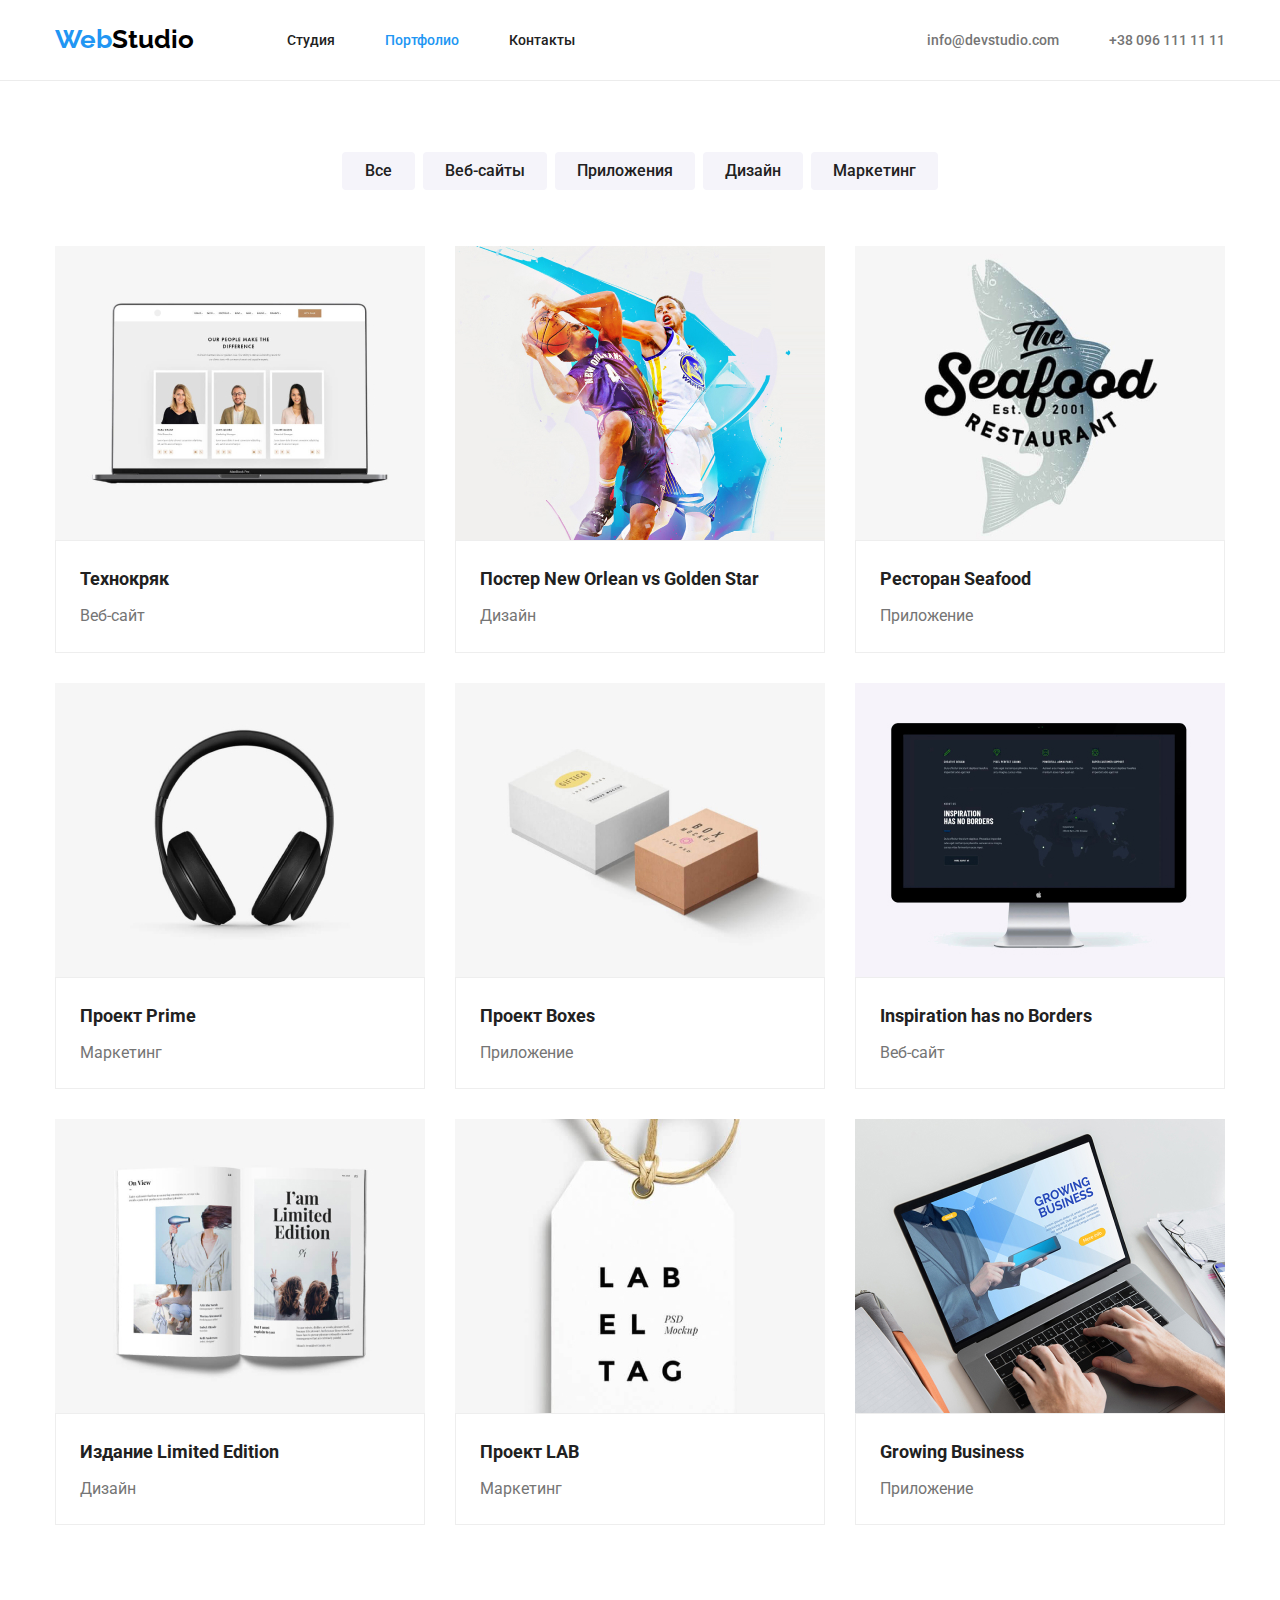
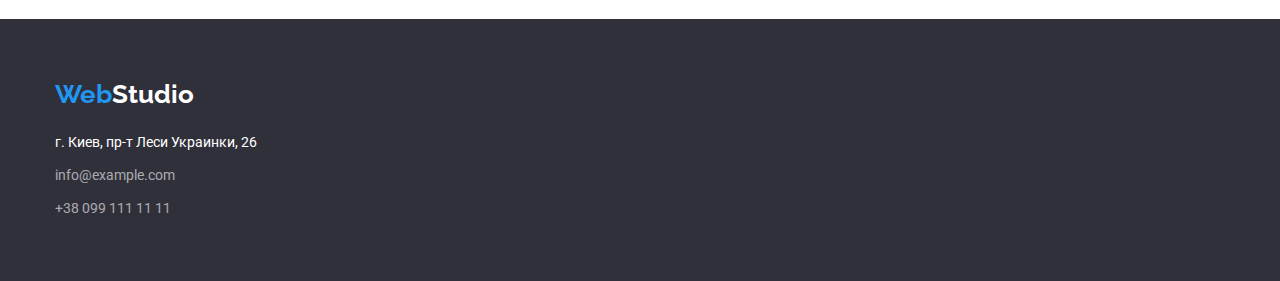
==== portfolio.html @ 5d25dbe7 "Первый коммит после клонирования" ====
<!DOCTYPE html>
<html lang="ru">
<head>
    <meta charset="UTF-8">
    <meta http-equiv="X-UA-Compatible" content="IE=edge">
    <meta name="viewport" content="width=device-width, initial-scale=1.0">
    <title>Портфолио</title>
    <link rel="stylesheet" href="https://cdnjs.cloudflare.com/ajax/libs/modern-normalize/1.0.0/modern-normalize.css
    ">
    <link rel="preconnect" href="https://fonts.gstatic.com">
    <link href="https://fonts.googleapis.com/css2?family=Raleway:wght@700&family=Roboto:wght@400;500;700;900&display=swap" rel="stylesheet">
    <link rel="stylesheet" href="./css/hidden.css">
    <link rel="stylesheet" href="./css/styles.css">
</head>

    <body>
      <!-- Хедер -->
      <header class="page-header">
        <div class="container page-head">
            <nav class="main-nav">
                <a href="./index.html" class="logo header">
                    <span class="logo-web">Web</span><span class="logo-studio-header">Studio</span>
                </a>

                <ul class="site-nav list">
                    <li class="item"><a href="./index.html" class="link">Студия</a></li>
                    <li class="item"><a href="./portfolio.html" class="link current">Портфолио</a></li>
                    <li class="item"><a href="#contacts" class="link">Контакты</a></li>
                </ul>      
            </nav>

            <ul class="contacts list">
                <li class="item"><a class="contact" href="mailto:info@example.com">info@devstudio.com</a></li>
                <li class="item"><a class="contact" href="tel:+380991111111">+38 096 111 11 11</a></li>
            </ul>
                
        </div>
    </header>
        
        <main>
            <!--Фильтр наших работ - кнопки-->
            <section class="filter-our-works">
                <div class="container filter-btn">
                    <h1 class="visually-hidden main-title">Фильтр наших работ</h1>
                    
                        <ul class="filter-buttons list">
                            <li class="btn-item"><button class="btn" type="button">Все</button> </li>
                            <li class="btn-item"><button class="btn" type="button">Веб-сайты</button></li>
                            <li class="btn-item"><button class="btn" type="button">Приложения</button></li>
                            <li class="btn-item"><button class="btn" type="button">Дизайн</button></li>
                            <li class="btn-item"><button class="btn" type="button">Маркетинг</button></li>
                        </ul>
                </div>

                    <!-- Наши работы-->
                
                <div class="container our-projects">
                    <h2 class="visually-hidden">Наши работы</h2>
                        <ul class="projects list">
                            <li class="project-card"><img src="./images/our-works-1.jpg" width="370" alt="Наши веб-сайты">
                                <div class="project-item">
                                    <h3 class="project">Технокряк</h3>
                                    <p class="project-info">Веб-сайт</p>
                                </div>
                            </li>

                            <li class="project-card"><img src="./images/our-works-2.jpg" width="370" alt="Наши дизайнерские решения"> 
                                <div class="project-item">
                                    <h3 class="project">Постер New Orlean vs Golden Star</h3>
                                     <p class="project-info">Дизайн</p>
                                </div>
                            </li>

                            <li class="project-card"><img src="./images/our-works-3.jpg" width="370" alt="Наши приложения"> 
                                <div class="project-item">                                
                                    <h3 class="project">Ресторан Seafood</h3>
                                    <p class="project-info">Приложение</p>
                                </div>
                            </li>

                            <li class="project-card"><img src="./images/our-works-4.jpg" width="370" alt="Маркетинг">
                                <div class="project-item">
                                    <h3 class="project">Проект Prime</h3>
                                    <p class="project-info">Маркетинг</p>
                                </div>
                            </li>

                            <li class="project-card"><img src="./images/our-works-5.jpg" width="370" alt="Наши приложения">
                                <div class="project-item">
                                    <h3 class="project">Проект Boxes</h3>
                                    <p class="project-info">Приложение</p>
                                </div>
                            </li>
                
                            <li class="project-card"><img src="./images/our-works-6.jpg" width="370" alt="Наши веб-сайты">
                                <div class="project-item">
                                    <h3 class="project">Inspiration has no Borders</h3>
                                    <p class="project-info">Веб-сайт</p>
                                </div>
                            </li>
                    
                            <li class="project-card"><img src="./images/our-works-7.jpg" width="370" alt="Наши дизайнерские решения">
                                <div class="project-item">
                                    <h3 class="project">Издание Limited Edition</h3>
                                    <p class="project-info">Дизайн</p>
                                </div> 
                            </li>
                
                            <li class="project-card"><img src="./images/our-works-8.jpg" width="370" alt="Маркетинг">
                                <div class="project-item">
                                    <h3 class="project">Проект LAB</h3>
                                    <p class="project-info">Маркетинг</p>
                                </div>
                            </li>
                
                            <li class="project-card"><img src="./images/our-works-9.jpg" alt="Наши приложения">
                                <div class="project-item">
                                <h3 class="project">Growing Business</h3>
                                <p class="project-info">Приложение</p>
                            </div>
                            </li>
                        </ul>
                </div>
                
            </section>
        </main>

      <!-- Подвал -->
      <footer class="footer">
        <div class="container">
            <div class="full-footer">
                <a href="./index.html" class="logo">
                    <span class="logo-web">Web</span><span class="logo-studio-footer">Studio</span>
                </a>
            </div>
            
            <address class="address" id="contacts">
                <ul class="footer-items">
                    <li class="footer-item"> г. Киев, пр-т Леси Украинки, 26</li>
                    <li class="footer-item"><a class="mail" href="mailto:info@example.com">info@example.com</a></li>
                    <li class="footer-item"><a class="tel" href="tel:+380991111111">+38 099 111 11 11</a></li>
                </ul>
            </address>
        </div>
    </footer>
    </body>
</html>
---- css/hidden.css ----
/* Скрытие заголовка только от глаз */
  .visually-hidden {
    position: absolute;
    width: 1px;
    height: 1px;
    margin: -1px;
    border: 0;
    padding: 0;
    
    white-space: nowrap;
    clip-path: inset(100%);
    clip: rect(0 0 0 0);
    overflow: hidden;
  }
---- css/styles.css ----
/* Переменные */
:root {
  --title-text: #212121;
  --main-text: #757575;
  --nav-text: #212121;
  --contacts-text: #757575;
  --firm-color: #2196F3;
  --buttons-background: #F5F4FA;

}

html {
  box-sizing: border-box;
}

*,
*::before,
*::after {
  box-sizing: inherit;
}

body {
  font-family: 'Roboto', sans-serif;
  background-color: #ffffff;
}

img {
  display: block;
}

.address {
  font-style: normal; 
}

.list {
  margin: 0;
  padding: 0;

  list-style: none;
}

.main-title {
  margin-top: 0;

  color: var(--title-text, black);
  text-align: center;
  font-size: 36px;
  font-weight: 700;
  line-height: 1.2;
}

/* Главная страница */

/* Хедер */
.container {
  width: 1200px;
  padding-left: 15px;
  padding-right: 15px;
  margin-left: auto;
  margin-right: auto;
}


/* Лого */
.logo {

  display: block;
  font-family: 'Raleway', sans-serif;
  font-size: 26px;
  font-weight: 700;
  line-height: 1.2;
  text-decoration: none;
}

.logo.header {
  padding: 24px 0 25px 0;
}

.logo-web {
  color: var(--firm-color, blue);
}

.logo-studio-header {
  color: #000000;
}

.logo-studio-footer {
  color: #ffffff;
}

/* Навигация */
.container.page-head {
  display: flex;
  align-items: center;
}

.main-nav {
  display: flex;
  align-items: center;
}

.site-nav {
  display: flex;
  margin-left: 93px;
}

/* Селектор соседа - старая версия */
.site-nav .item + .item {
  margin-left: 50px;
}


.site-nav .link {
  display: block;
  padding-top: 15px;
  padding-bottom: 15px;
  
  color: var(--nav-text, black);
  font-size: 14px;
  font-weight: 500;
  line-height: 1.2;
  text-decoration: none;
}

.site-nav .link:hover,
.site-nav .link:focus {
  color: var(--firm-color, blue);
}

.site-nav .link.current {
  color: var(--firm-color, blue);
}

/* Контакты в шапке */
.contacts {
  display: flex;
  margin-left: auto;
}

.contacts .item + .item {
  margin-left: 50px;
}

.contacts .contact {
  display: block;


  color: var(--contacts-text, grey);
  font-size: 14px;
  font-weight: 500;
  line-height: 1.2;
  text-decoration: none;
}

.contacts .contact:hover,
.contacts .contact:focus {
  color: var(--firm-color, blue);
}

/* Герой */
.hero {
  background-color: #2F303A;
  padding-top: 200px;
  padding-bottom: 200px;


}

.container-hero {
  width: 1200px;
  padding-left: 15px;
  padding-right: 15px;
  margin-left: auto;
  margin-right: auto;

  text-align: center;
}

.hero-title {
  padding-bottom: 30px;
  margin-top: 0;
  margin-bottom: 0;
  
  color: #ffffff;
  text-transform: uppercase;
  font-size: 44px;
  font-weight: 900;
  line-height: 1.4;
}

.hero-btn {
  min-width: 200px;
  border-radius: 4px;
  padding: 10px 32px;

  font-family: inherit;
  color: #ffffff;
  background-color: var(--firm-color, blue);
  font-size: 16px;
  font-weight: 700;
  line-height: 1.9;
}

.hero .btn:hover,
.hero .btn:focus {
  background-color: #ffffff;
  color: var(--firm-color, blue);
}

/* Наши преимущества */

.our-advantages {
  padding-top: 94px;
  padding-bottom: 94px;
}

.advantages.list {
  display: flex;
  flex-wrap: wrap;

  margin-left: -30px;
}

.power .advantage {
  margin-top: 0;
  margin-bottom: 0;
}

.advantages.list .power {
  flex-basis: calc(100%/4 - 30px);
  margin-left: 30px;
}

.power .title {
  margin-top: 0;
  margin-bottom: 9.01px;
}

.advantage {
  margin-top: 0;
  margin-bottom: 0;
}

.advantages .title {
  color: var(--title-text, black);
  text-transform: uppercase;
  font-size: 14px;
  font-weight: 700;
  line-height: 1.2;
}

.advantages .advantage {
  color: var(--main-text, grey);
  font-size: 14px;
  font-weight: 400;
  line-height: 1.7;
}

/* Наши услуги */

.service.list {
  display: flex;
  flex-basis: calc(100%/3 - 30px);
  margin-left: -30px;
  margin-bottom: 0;
}

.service-item {
  margin-left: 30px;
}

.main-title.services {
  margin-bottom: 0;
  padding-bottom: 50px;
}

.our-services {
  padding-bottom: 94px;
}

/* Наша команда */
.our-team {
  padding-bottom: 94px;
  
  background-color: var(--buttons-background);
}

.container.team {
  margin-bottom: 0;
  margin-top: 0;

  text-align: center;
}

.team.list {
  display: flex;
  flex-basis: calc(100% / 4 - 30px);
  margin-left: -30px;

}

.team-card {
  margin-left: 30px;
  
  border-color: ;
  background-color: white;
}

.main-title.team {
  padding-top: 94px;
  padding-bottom: 50px;
  margin-bottom: 0;
}


.team .member {
  margin-top: 0;
  margin-bottom: 10px;

  color: var(--title-text, black);
  font-size: 16px;
  font-weight: 500;
  line-height: 1.2;
}

.team .image {
  margin-bottom: 30px;
}

.team .skill {
  margin-top: 0;
  margin-bottom: 30px;

  color: var(--main-text, grey);
  font-size: 16px;
  font-weight: 400;
  line-height: 1.2;
}

/* Подвал */

.footer {
  background-color: #2F303A ;
  padding-top: 60px;
  padding-bottom: 60px;

}

.footer-items {
  list-style: none;
  margin: 0;
  padding-left: 0;
}

.address {
  color: #ffffff;
  font-size: 14px;
  font-weight: 400;
  line-height: 1.714;
}

.full-footer {
  padding-bottom: 20px;
}

.footer-item + .footer-item{
  padding-top: 9px;
}

.address .mail,
.address .tel {
  color: rgba(255, 255, 255, 0.6);
  text-decoration: none;
}

.address .mail:hover,
.address .mail:focus,
.address .tel:hover,
.address .tel:focus{
  color: var(--firm-color, blue);
}

/* Старница портфолио */

/* Хедер */

.page-header {
  border-bottom: 1px solid #ECECEC;
}

/* Фильтры наших работ - кнопки */

.filter-our-works {
  padding-top: 71px;
  padding-bottom: 94px;
}

.container .filter-btn {
  padding-left: 0;
  padding-right: 0;

}

.filter-buttons.list {
  display: flex;
  margin-top: 0;
  margin-bottom: 0;
  padding-bottom: 56px;
  justify-content: center;

}

.btn-item + .btn-item {
  margin-left: 8px;
}


.filter-buttons .btn {
  min-width: 73px;
  height: 38px;
  padding: 6px 22px;
  border-radius: 4px;

  background-color: var(--buttons-background, #ffffff);
  font-family: inherit;
  border: none;
  color: var(--nav-text, #000000);
  font-size: 16px;
  font-weight: 500;
  line-height: 1.6;
}  

.filter-buttons .btn:hover,
.filter-buttons .btn:focus {
  background-color: var(--firm-color, blue);
  color: #ffffff;
}
 
/* Наши работы */

.projects.list {
  display: flex;
  flex-wrap: wrap;
  margin-left: -30px;
  margin-top: -30px;
  
  text-align: left;
}

.project-card {
  flex-basis: calc(100% / 3 - 30px);
  margin-left: 30px;
  margin-top: 30px;
}

.projects.list .project {
  margin-top: 0;
  margin-bottom: 0;
  padding-bottom: 4px;
}

.project-info {
  margin-top: 0px;
  margin-bottom: 0;
}

.project-item {
  padding: 20px 24px;

  border: 1px solid #EEEEEE;

}

.projects .project {
  color: var(--title-text);
  font-size: 18px;
  font-weight: 700;
  line-height: 2.0;
}

.projects .project-info {
  color: var(--main-text);
  font-size: 16px;
  font-weight: 400;
  line-height: 1.9;
}
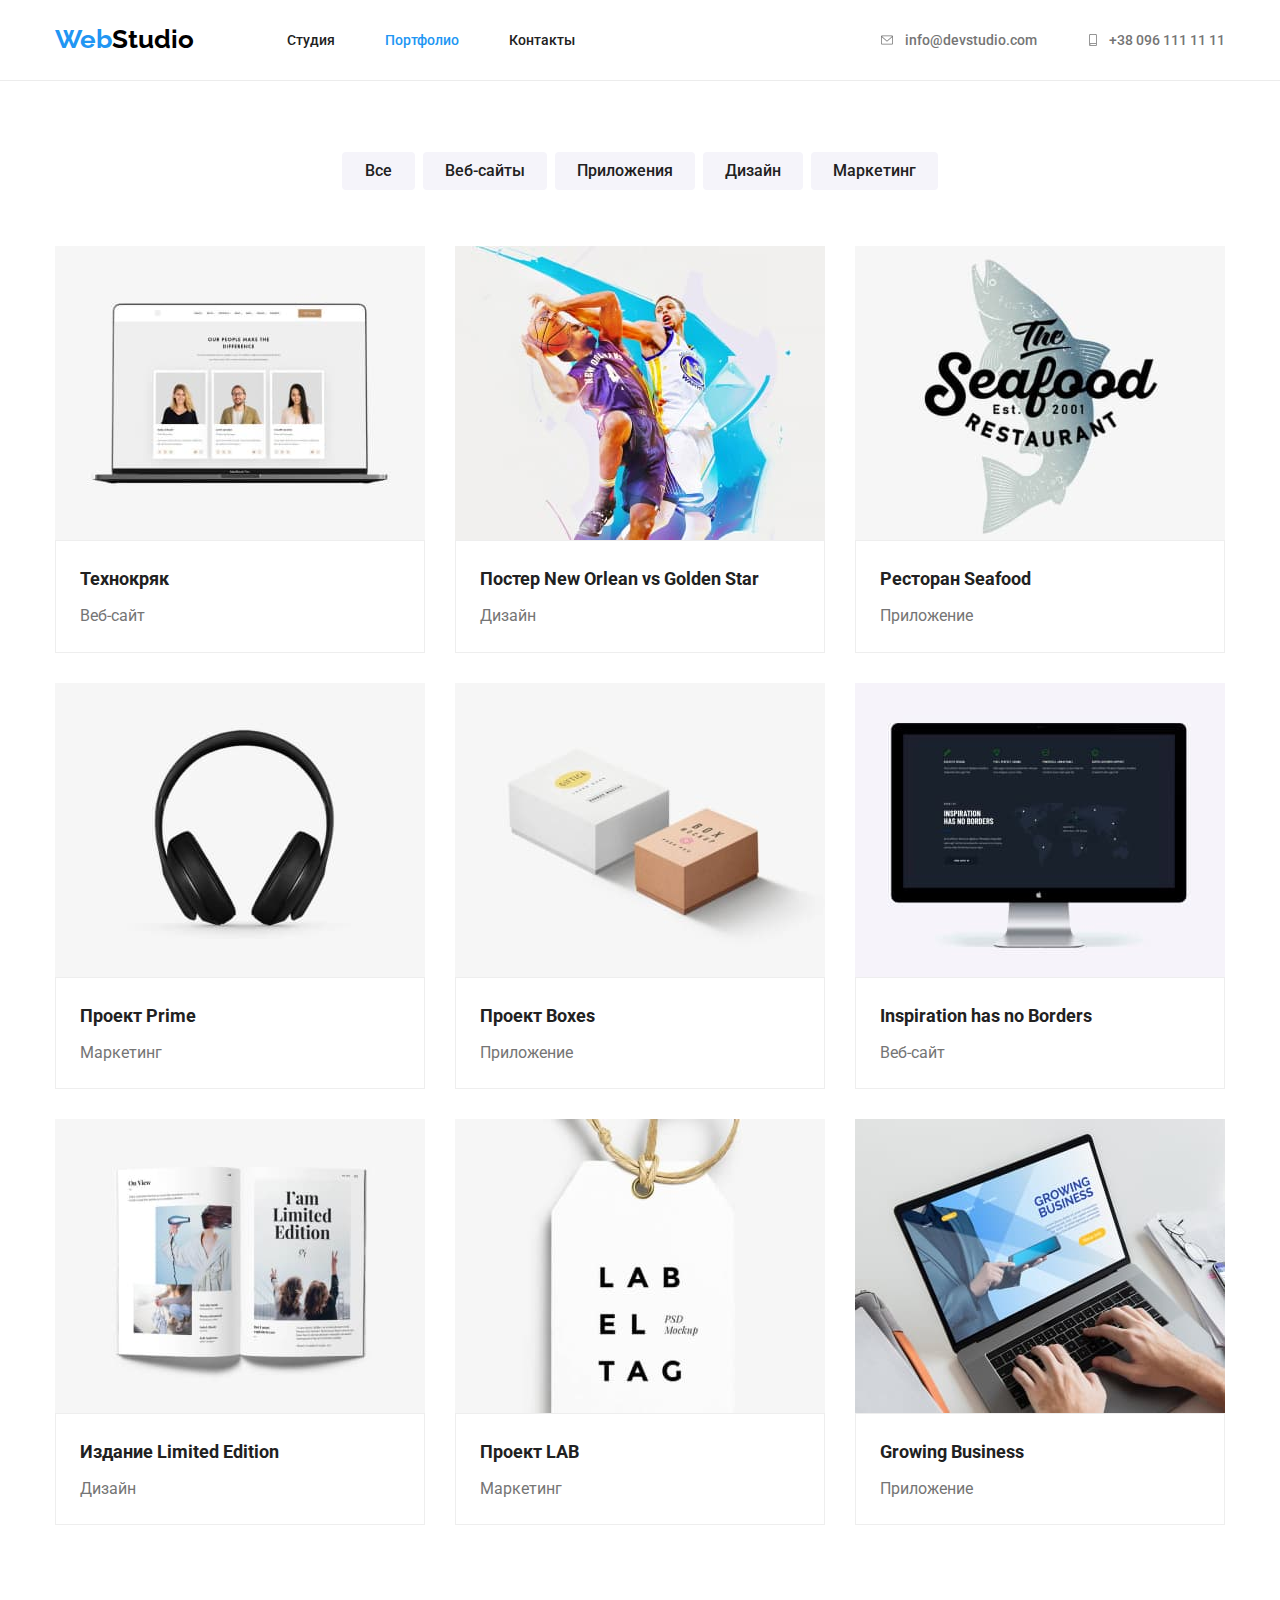
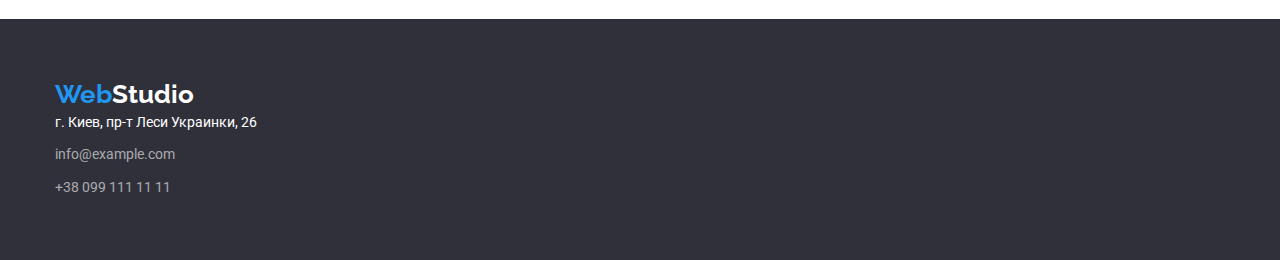
==== commit e7c251c5: "Без подвала" ====
--- a/portfolio.html
+++ b/portfolio.html
@@ -11,6 +11,7 @@
     <link href="https://fonts.googleapis.com/css2?family=Raleway:wght@700&family=Roboto:wght@400;500;700;900&display=swap" rel="stylesheet">
     <link rel="stylesheet" href="./css/hidden.css">
     <link rel="stylesheet" href="./css/styles.css">
+    <link rel="stylesheet" href="./css/portfolio.css">
 </head>
 
     <body>
@@ -30,8 +31,22 @@
             </nav>
 
             <ul class="contacts list">
-                <li class="item"><a class="contact" href="mailto:info@example.com">info@devstudio.com</a></li>
-                <li class="item"><a class="contact" href="tel:+380991111111">+38 096 111 11 11</a></li>
+                <li class="item">
+                    <a class="contact-link" href="mailto:info@devstudio.com">
+                        <svg class="item" width="16" height="12">
+                            <use href="./images/sprite.svg#icon-envelope"></use>
+                        </svg>
+                        info@devstudio.com
+                    </a>
+                </li>
+                <li class="item">
+                    <a class="contact-link" href="tel:+380991111111">
+                        <svg class="item" width="12" height="16">
+                            <use href="./images/sprite.svg#icon-smartphone"></use>
+                        </svg>
+                        +38 096 111 11 11
+                    </a>
+                </li>
             </ul>
                 
         </div>
@@ -58,63 +73,63 @@
                     <h2 class="visually-hidden">Наши работы</h2>
                         <ul class="projects list">
                             <li class="project-card"><img src="./images/our-works-1.jpg" width="370" alt="Наши веб-сайты">
-                                <div class="project-item">
+                                <div class="thumb">
                                     <h3 class="project">Технокряк</h3>
                                     <p class="project-info">Веб-сайт</p>
                                 </div>
                             </li>
 
                             <li class="project-card"><img src="./images/our-works-2.jpg" width="370" alt="Наши дизайнерские решения"> 
-                                <div class="project-item">
+                                <div class="thumb">
                                     <h3 class="project">Постер New Orlean vs Golden Star</h3>
                                      <p class="project-info">Дизайн</p>
                                 </div>
                             </li>
 
                             <li class="project-card"><img src="./images/our-works-3.jpg" width="370" alt="Наши приложения"> 
-                                <div class="project-item">                                
+                                <div class="thumb">                                
                                     <h3 class="project">Ресторан Seafood</h3>
                                     <p class="project-info">Приложение</p>
                                 </div>
                             </li>
 
                             <li class="project-card"><img src="./images/our-works-4.jpg" width="370" alt="Маркетинг">
-                                <div class="project-item">
+                                <div class="thumb">
                                     <h3 class="project">Проект Prime</h3>
                                     <p class="project-info">Маркетинг</p>
                                 </div>
                             </li>
 
                             <li class="project-card"><img src="./images/our-works-5.jpg" width="370" alt="Наши приложения">
-                                <div class="project-item">
+                                <div class="thumb">
                                     <h3 class="project">Проект Boxes</h3>
                                     <p class="project-info">Приложение</p>
                                 </div>
                             </li>
                 
                             <li class="project-card"><img src="./images/our-works-6.jpg" width="370" alt="Наши веб-сайты">
-                                <div class="project-item">
+                                <div class="thumb">
                                     <h3 class="project">Inspiration has no Borders</h3>
                                     <p class="project-info">Веб-сайт</p>
                                 </div>
                             </li>
                     
                             <li class="project-card"><img src="./images/our-works-7.jpg" width="370" alt="Наши дизайнерские решения">
-                                <div class="project-item">
+                                <div class="thumb">
                                     <h3 class="project">Издание Limited Edition</h3>
                                     <p class="project-info">Дизайн</p>
                                 </div> 
                             </li>
                 
                             <li class="project-card"><img src="./images/our-works-8.jpg" width="370" alt="Маркетинг">
-                                <div class="project-item">
+                                <div class="thumb">
                                     <h3 class="project">Проект LAB</h3>
                                     <p class="project-info">Маркетинг</p>
                                 </div>
                             </li>
                 
                             <li class="project-card"><img src="./images/our-works-9.jpg" alt="Наши приложения">
-                                <div class="project-item">
+                                <div class="thumb">
                                 <h3 class="project">Growing Business</h3>
                                 <p class="project-info">Приложение</p>
                             </div>
--- a/css/styles.css
+++ b/css/styles.css
@@ -26,6 +26,8 @@
 
 img {
   display: block;
+  max-width: 100%;
+  height: auto;
 }
 
 .address {
@@ -63,7 +65,6 @@
 
 /* Лого */
 .logo {
-
   display: block;
   font-family: 'Raleway', sans-serif;
   font-size: 26px;
@@ -132,7 +133,7 @@
 }
 
 /* Контакты в шапке */
-.contacts {
+.contacts.list {
   display: flex;
   margin-left: auto;
 }
@@ -141,9 +142,11 @@
   margin-left: 50px;
 }
 
-.contacts .contact {
-  display: block;
-
+.contact-link {
+  display: flex;
+  height: 16px;
+  justify-content: center;
+  align-items: center;
 
   color: var(--contacts-text, grey);
   font-size: 14px;
@@ -152,18 +155,60 @@
   text-decoration: none;
 }
 
-.contacts .contact:hover,
-.contacts .contact:focus {
+.contact-link:hover, .contact-link:focus {
   color: var(--firm-color, blue);
-}
+  fill: var(--firm-color);
+}
+
+.contact-link > .item {
+  margin-right: 10px;
+  fill: var(--main-text);
+}
+
+.contact-link:hover .item, 
+.contact-link:focus .item {
+  fill: var(--firm-color);
+}
+
+
+/* Практика использования псевдо элементов
+.contact-link.mail::before {
+  display: inline-block;
+  content: "";
+  width: 16px;
+  height: 12px;
+  background-image: url(../images/envelope.svg);
+  background-repeat: no-repeat;
+  margin-right: 10px;
+  background-position: center;
+}
+
+.contact-link.tel::before {
+  display: inline-block;
+  content: "";
+  width: 10px;
+  height: 16px;
+  background-image: url(../images/smartphone.svg);
+  background-repeat: no-repeat;
+  margin-right: 10px;
+  background-size: contain;
+  background-position: center; */
+/* } */
 
 /* Герой */
+
 .hero {
   background-color: #2F303A;
   padding-top: 200px;
   padding-bottom: 200px;
 
-
+  max-width: 1600px;
+  height: 600px;
+  background-image: linear-gradient(to right, rgba(47, 48, 58, 0.4), rgba(47, 48, 58, 0.4)),
+  url(../images/hero.jpg);
+  background-repeat: no-repeat;
+  background-size: auto;
+  background-position: center;
 }
 
 .container-hero {
@@ -216,7 +261,7 @@
 
 .advantages.list {
   display: flex;
-  flex-wrap: wrap;
+  /* flex-wrap: wrap; */
 
   margin-left: -30px;
 }
@@ -227,7 +272,7 @@
 }
 
 .advantages.list .power {
-  flex-basis: calc(100%/4 - 30px);
+  flex-basis: calc( 100% / 4 - 30px);
   margin-left: 30px;
 }
 
@@ -256,11 +301,22 @@
   line-height: 1.7;
 }
 
+.advantage-item {
+  display: flex;
+  justify-content: center;
+  align-items: center;
+  margin-bottom: 30px;
+
+  width: 270px;
+  height: 120px;
+  background-color: var(--buttons-background);
+}
+
 /* Наши услуги */
 
 .service.list {
   display: flex;
-  flex-basis: calc(100%/3 - 30px);
+  flex-basis: calc(100% / 3 - 30px);
   margin-left: -30px;
   margin-bottom: 0;
 }
@@ -296,14 +352,16 @@
   display: flex;
   flex-basis: calc(100% / 4 - 30px);
   margin-left: -30px;
-
-}
-
-.team-card {
+}
+
+.team.list > .team-card {
   margin-left: 30px;
   
-  border-color: ;
   background-color: white;
+
+  box-shadow: 0px 1px 3px rgba(0, 0, 0, 0.12), 0px 1px 1px rgba(0, 0, 0, 0.14), 0px 2px 1px rgba(0, 0, 0, 0.2);
+  border-radius: 0px 0px 4px 4px;
+
 }
 
 .main-title.team {
@@ -336,6 +394,114 @@
   font-weight: 400;
   line-height: 1.2;
 }
+
+/* Линки у команды */
+.social.list {
+  display: flex;
+  flex-basis: calc(100% / 4 - 10px);
+  margin-left: -10px;
+
+  justify-content: center;
+
+  padding-bottom: 30px;
+
+}
+
+.social-link {
+  display: flex;
+  width: 44px;
+  height: 44px;
+  justify-content: center;
+  align-items: center;
+
+  border: 0;
+  border-radius: 50%;
+
+  padding: 0;
+  margin-left: 10px;
+  
+  
+  /* background-repeat: no-repeat;
+  background-position: center; */
+} 
+
+.social-link:hover, .social-link:focus {
+  /* fill: #ffffff; */
+  background-color: var(--firm-color);
+}
+
+.social-icon {
+  fill: var(--main-text);
+}
+
+.social-link:hover .social-icon, .social-link:focus .social-icon {
+  fill: #ffffff;
+} 
+
+
+
+
+/* .social-link.instagramm {
+  background-image: url(../images/instagram.svg);
+}
+
+.social-link.twitter {
+  background-image: url(../images/twitter.svg);
+}
+
+.social-link.facebook {
+  background-image: url(../images/facebook.svg);
+}
+
+.social-link.linkedin {
+  background-image: url(../images/linkedin.svg);
+}
+
+.social-link:hover,
+.social-link:focus {
+  color: tomato;
+} */
+
+
+/* Постоянные клиенты */
+
+.clients.list {
+  display: flex;
+  flex-basis: calc(100% / 6 - 30px);
+  margin-left: -30px;
+
+  padding-bottom: 126px;
+}
+
+.main-title.clients {
+  margin-bottom: 0;
+  padding-top: 94px;
+  padding-bottom: 50px;
+
+  justify-content: center;
+
+}
+
+.main-client {
+  display: flex;
+  justify-content: center;
+  align-items: center;
+
+  width: 170px;
+  height: 90px; 
+  margin-left: 30px;
+
+  border: 1px solid #AFB1B8;
+  border-radius: 4px;
+
+  fill: var(--main-text);
+}
+
+.main-client:hover .client-svg, .main-client:focus .client-svg {
+  fill: var(--firm-color, blue);
+}
+
+
 
 /* Подвал */
 
@@ -350,6 +516,7 @@
   list-style: none;
   margin: 0;
   padding-left: 0;
+
 }
 
 .address {
@@ -359,7 +526,8 @@
   line-height: 1.714;
 }
 
-.full-footer {
+.full-logo {
+  display: block;
   padding-bottom: 20px;
 }
 
@@ -380,107 +548,60 @@
   color: var(--firm-color, blue);
 }
 
-/* Старница портфолио */
-
-/* Хедер */
-
-.page-header {
-  border-bottom: 1px solid #ECECEC;
-}
-
-/* Фильтры наших работ - кнопки */
-
-.filter-our-works {
-  padding-top: 71px;
-  padding-bottom: 94px;
-}
-
-.container .filter-btn {
-  padding-left: 0;
-  padding-right: 0;
-
-}
-
-.filter-buttons.list {
-  display: flex;
-  margin-top: 0;
-  margin-bottom: 0;
-  padding-bottom: 56px;
+.container.ftr {
+  display: flex;
+}
+
+.container.footer-links {
+  /* display: flex; */
+
+  /* width: 44px;
+  height: 44px;
+  border: 1px solid tomato; */
+
+}
+.footer-join {
+  margin: 0;
+  padding-bottom: 20px;
+
+  color: #FFFFFF;
+  text-transform: uppercase;
+  font-size: 14px;
+  line-height: 1.2;
+  font-weight: 700;
+}
+
+.footer.list {
+  display: flex;
+  flex-basis: calc( 100% / 4 - 10px);
+  margin-left: -10px;
+  margin-top: 0;
+  margin-bottom: 0;
+  padding: 0;
+}
+
+.footer-itm {
+  margin-left: 10px;
+  width: 44px;
+  height: 44px;
+
+  border-radius: 50%;
+
+  background-color: rgba(255, 255, 255, 0.1);
+}
+
+.footer-link {
+  display: flex;
   justify-content: center;
-
-}
-
-.btn-item + .btn-item {
-  margin-left: 8px;
-}
-
-
-.filter-buttons .btn {
-  min-width: 73px;
-  height: 38px;
-  padding: 6px 22px;
-  border-radius: 4px;
-
-  background-color: var(--buttons-background, #ffffff);
-  font-family: inherit;
-  border: none;
-  color: var(--nav-text, #000000);
-  font-size: 16px;
-  font-weight: 500;
-  line-height: 1.6;
-}  
-
-.filter-buttons .btn:hover,
-.filter-buttons .btn:focus {
-  background-color: var(--firm-color, blue);
-  color: #ffffff;
-}
- 
-/* Наши работы */
-
-.projects.list {
-  display: flex;
-  flex-wrap: wrap;
-  margin-left: -30px;
-  margin-top: -30px;
-  
-  text-align: left;
-}
-
-.project-card {
-  flex-basis: calc(100% / 3 - 30px);
-  margin-left: 30px;
-  margin-top: 30px;
-}
-
-.projects.list .project {
-  margin-top: 0;
-  margin-bottom: 0;
-  padding-bottom: 4px;
-}
-
-.project-info {
-  margin-top: 0px;
-  margin-bottom: 0;
-}
-
-.project-item {
-  padding: 20px 24px;
-
-  border: 1px solid #EEEEEE;
-
-}
-
-.projects .project {
-  color: var(--title-text);
-  font-size: 18px;
-  font-weight: 700;
-  line-height: 2.0;
-}
-
-.projects .project-info {
-  color: var(--main-text);
-  font-size: 16px;
-  font-weight: 400;
-  line-height: 1.9;
-}+  align-items: center;
+
+  width: 44px;
+  height: 44px;
+
+  fill: #FFFFFF;
+}
+
+.footer-itm:hover{
+  background-color: var(--firm-color);
+}
+
--- a/css/portfolio.css
+++ b/css/portfolio.css
@@ -0,0 +1,106 @@
+/* Хедер */
+
+.page-header {
+  border-bottom: 1px solid #ECECEC;
+}
+  
+/* Фильтры наших работ - кнопки */
+  
+.filter-our-works {
+  padding-top: 71px;
+  padding-bottom: 94px;
+}
+  
+.container .filter-btn {
+    padding-left: 0;
+    padding-right: 0;
+  
+}
+  
+.filter-buttons.list {
+  display: flex;
+  margin-top: 0;
+  margin-bottom: 0;
+  padding-bottom: 56px;
+  justify-content: center;
+  
+}
+  
+.btn-item + .btn-item {
+  margin-left: 8px;
+}
+  
+  
+.filter-buttons .btn {
+  min-width: 73px;
+  height: 38px;
+  padding: 6px 22px;
+  border-radius: 4px;
+  
+  background-color: var(--buttons-background, #ffffff);
+  font-family: inherit;
+  border: none;
+  color: var(--nav-text, #000000);
+  font-size: 16px;
+  font-weight: 500;
+  line-height: 1.6;
+}  
+  
+.filter-buttons .btn:hover,
+.filter-buttons .btn:focus {
+  background-color: var(--firm-color, blue);
+  color: #ffffff;
+}
+   
+/* Наши работы */
+  
+.projects.list {
+  display: flex;
+  flex-wrap: wrap;
+  margin-left: -30px;
+  margin-top: -30px;
+    
+  text-align: left;
+}
+  
+.project-card {
+  flex-basis: calc(100% / 3 - 30px);
+  margin-left: 30px;
+  margin-top: 30px;
+}
+  
+/* Тень при наведении на карточку товара */
+.project-card:hover, .project-card:focus {
+  box-shadow: 0px 4px 4px rgba(0, 0, 0, 0.06);
+}
+  
+.projects.list .project {
+    margin-top: 0;
+    margin-bottom: 0;
+    padding-bottom: 4px;
+}
+  
+.project-info {
+    margin-top: 0px;
+    margin-bottom: 0;
+}
+  
+.project-card .thumb {
+  padding: 20px 24px;
+  
+  border: 1px solid #EEEEEE;
+}
+  
+.projects .project {
+    color: var(--title-text);
+    font-size: 18px;
+    font-weight: 700;
+    line-height: 2.0;
+}
+  
+.projects .project-info {
+    color: var(--main-text);
+    font-size: 16px;
+    font-weight: 400;
+    line-height: 1.9;
+}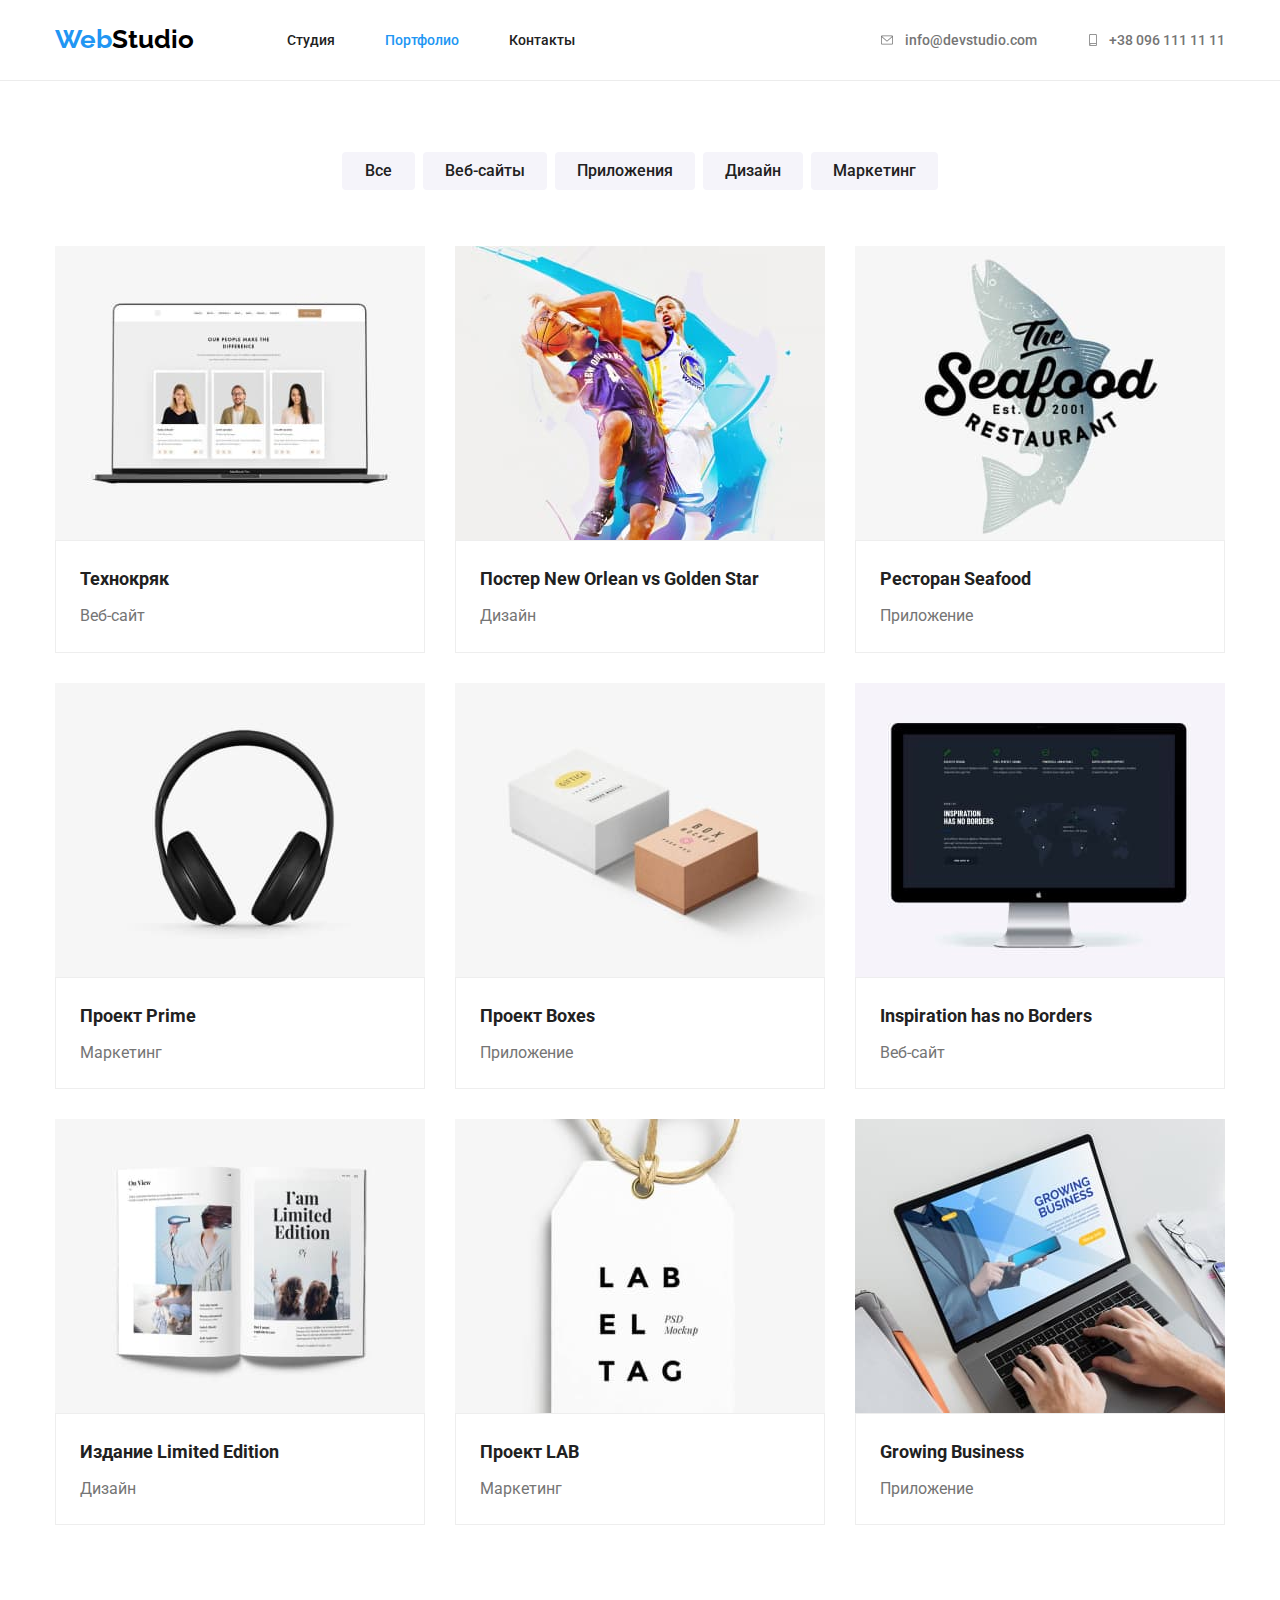
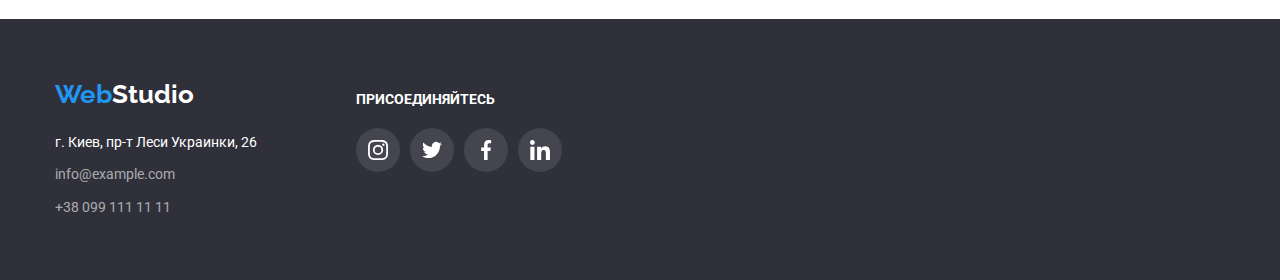
==== commit 0bbf147f: "Закончен подвал - дз done" ====
--- a/portfolio.html
+++ b/portfolio.html
@@ -140,23 +140,62 @@
             </section>
         </main>
 
-      <!-- Подвал -->
-      <footer class="footer">
-        <div class="container">
-            <div class="full-footer">
-                <a href="./index.html" class="logo">
-                    <span class="logo-web">Web</span><span class="logo-studio-footer">Studio</span>
-                </a>
+     <!-- Подвал -->
+     <footer class="footer">
+
+        <div class="container ftr">
+            <div class="footer-adr">
+                <div class="full-logo">
+                    <a href="./index.html" class="logo">
+                        <span class="logo-web">Web</span><span class="logo-studio-footer">Studio</span>
+                    </a>
+                </div>
+                
+                <address class="container address" id="contacts">
+                    <ul class="footer-items">
+                        <li class="footer-item"> г. Киев, пр-т Леси Украинки, 26</li>
+                        <li class="footer-item"><a class="mail" href="mailto:info@example.com">info@example.com</a></li>
+                        <li class="footer-item"><a class="tel" href="tel:+380991111111">+38 099 111 11 11</a></li>
+                    </ul>
+                </address>
             </div>
-            
-            <address class="address" id="contacts">
-                <ul class="footer-items">
-                    <li class="footer-item"> г. Киев, пр-т Леси Украинки, 26</li>
-                    <li class="footer-item"><a class="mail" href="mailto:info@example.com">info@example.com</a></li>
-                    <li class="footer-item"><a class="tel" href="tel:+380991111111">+38 099 111 11 11</a></li>
+        
+            <div class="footer-links">
+                <h3 class="footer-join">Присоединяйтесь</h3>
+                <ul class="footer list">
+                    <li class="footer-itm">
+                        <a class="footer-link" href="">
+                            <svg class="footer-svg instagram" width="20" height="20">
+                                <use href="./images/sprite.svg#icon-instagram"></use>
+                            </svg>
+                        </a>
+                    </li>
+                    <li class="footer-itm">
+                        <a class="footer-link" href="">
+                            <svg class="footer-svg twitter" width="20" height="20">
+                                <use href="./images/sprite.svg#icon-twitter"></use>
+                            </svg>
+                        </a>
+                    </li>
+                    <li class="footer-itm">
+                        <a class="footer-link" href="">
+                            <svg class="footer-svg facebook" width="20" height="20">
+                                <use href="./images/sprite.svg#icon-facebook"></use>
+                            </svg>
+                        </a>
+                    </li>
+                    <li class="footer-itm">
+                        <a class="footer-link" href="">
+                            <svg class="footer-svg linkedin" width="20" height="20">
+                                <use href="./images/sprite.svg#icon-linkedin"></use>
+                            </svg>
+                        </a>
+                    </li>
                 </ul>
-            </address>
+            </div>
         </div>
+
     </footer>
+    
     </body>
 </html>--- a/css/styles.css
+++ b/css/styles.css
@@ -1,4 +1,3 @@
-/* Переменные */
 :root {
   --title-text: #212121;
   --main-text: #757575;
@@ -6,7 +5,6 @@
   --contacts-text: #757575;
   --firm-color: #2196F3;
   --buttons-background: #F5F4FA;
-
 }
 
 html {
@@ -52,7 +50,6 @@
 }
 
 /* Главная страница */
-
 /* Хедер */
 .container {
   width: 1200px;
@@ -62,7 +59,6 @@
   margin-right: auto;
 }
 
-
 /* Лого */
 .logo {
   display: block;
@@ -109,7 +105,6 @@
 .site-nav .item + .item {
   margin-left: 50px;
 }
-
 
 .site-nav .link {
   display: block;
@@ -170,33 +165,7 @@
   fill: var(--firm-color);
 }
 
-
-/* Практика использования псевдо элементов
-.contact-link.mail::before {
-  display: inline-block;
-  content: "";
-  width: 16px;
-  height: 12px;
-  background-image: url(../images/envelope.svg);
-  background-repeat: no-repeat;
-  margin-right: 10px;
-  background-position: center;
-}
-
-.contact-link.tel::before {
-  display: inline-block;
-  content: "";
-  width: 10px;
-  height: 16px;
-  background-image: url(../images/smartphone.svg);
-  background-repeat: no-repeat;
-  margin-right: 10px;
-  background-size: contain;
-  background-position: center; */
-/* } */
-
 /* Герой */
-
 .hero {
   background-color: #2F303A;
   padding-top: 200px;
@@ -253,7 +222,6 @@
 }
 
 /* Наши преимущества */
-
 .our-advantages {
   padding-top: 94px;
   padding-bottom: 94px;
@@ -261,7 +229,6 @@
 
 .advantages.list {
   display: flex;
-  /* flex-wrap: wrap; */
 
   margin-left: -30px;
 }
@@ -313,7 +280,6 @@
 }
 
 /* Наши услуги */
-
 .service.list {
   display: flex;
   flex-basis: calc(100% / 3 - 30px);
@@ -361,7 +327,6 @@
 
   box-shadow: 0px 1px 3px rgba(0, 0, 0, 0.12), 0px 1px 1px rgba(0, 0, 0, 0.14), 0px 2px 1px rgba(0, 0, 0, 0.2);
   border-radius: 0px 0px 4px 4px;
-
 }
 
 .main-title.team {
@@ -404,7 +369,6 @@
   justify-content: center;
 
   padding-bottom: 30px;
-
 }
 
 .social-link {
@@ -419,14 +383,9 @@
 
   padding: 0;
   margin-left: 10px;
-  
-  
-  /* background-repeat: no-repeat;
-  background-position: center; */
 } 
 
 .social-link:hover, .social-link:focus {
-  /* fill: #ffffff; */
   background-color: var(--firm-color);
 }
 
@@ -438,33 +397,7 @@
   fill: #ffffff;
 } 
 
-
-
-
-/* .social-link.instagramm {
-  background-image: url(../images/instagram.svg);
-}
-
-.social-link.twitter {
-  background-image: url(../images/twitter.svg);
-}
-
-.social-link.facebook {
-  background-image: url(../images/facebook.svg);
-}
-
-.social-link.linkedin {
-  background-image: url(../images/linkedin.svg);
-}
-
-.social-link:hover,
-.social-link:focus {
-  color: tomato;
-} */
-
-
 /* Постоянные клиенты */
-
 .clients.list {
   display: flex;
   flex-basis: calc(100% / 6 - 30px);
@@ -479,7 +412,6 @@
   padding-bottom: 50px;
 
   justify-content: center;
-
 }
 
 .main-client {
@@ -502,21 +434,17 @@
 }
 
 
-
 /* Подвал */
-
 .footer {
   background-color: #2F303A ;
   padding-top: 60px;
   padding-bottom: 60px;
-
 }
 
 .footer-items {
   list-style: none;
   margin: 0;
   padding-left: 0;
-
 }
 
 .address {
@@ -524,6 +452,10 @@
   font-size: 14px;
   font-weight: 400;
   line-height: 1.714;
+
+  padding: 0;
+  max-width: 231px;
+  margin-right: 70px;
 }
 
 .full-logo {
@@ -552,17 +484,11 @@
   display: flex;
 }
 
-.container.footer-links {
-  /* display: flex; */
-
-  /* width: 44px;
-  height: 44px;
-  border: 1px solid tomato; */
-
-}
 .footer-join {
   margin: 0;
+  padding-top: 12px;
   padding-bottom: 20px;
+  align-items: center;
 
   color: #FFFFFF;
   text-transform: uppercase;
@@ -582,22 +508,20 @@
 
 .footer-itm {
   margin-left: 10px;
+
+  border-radius: 50%;
+
+  background-color: rgba(255, 255, 255, 0.1);
+}
+
+.footer-link {
+  display: flex;
+  justify-content: center;
+  align-items: center;
+
   width: 44px;
   height: 44px;
 
-  border-radius: 50%;
-
-  background-color: rgba(255, 255, 255, 0.1);
-}
-
-.footer-link {
-  display: flex;
-  justify-content: center;
-  align-items: center;
-
-  width: 44px;
-  height: 44px;
-
   fill: #FFFFFF;
 }
 
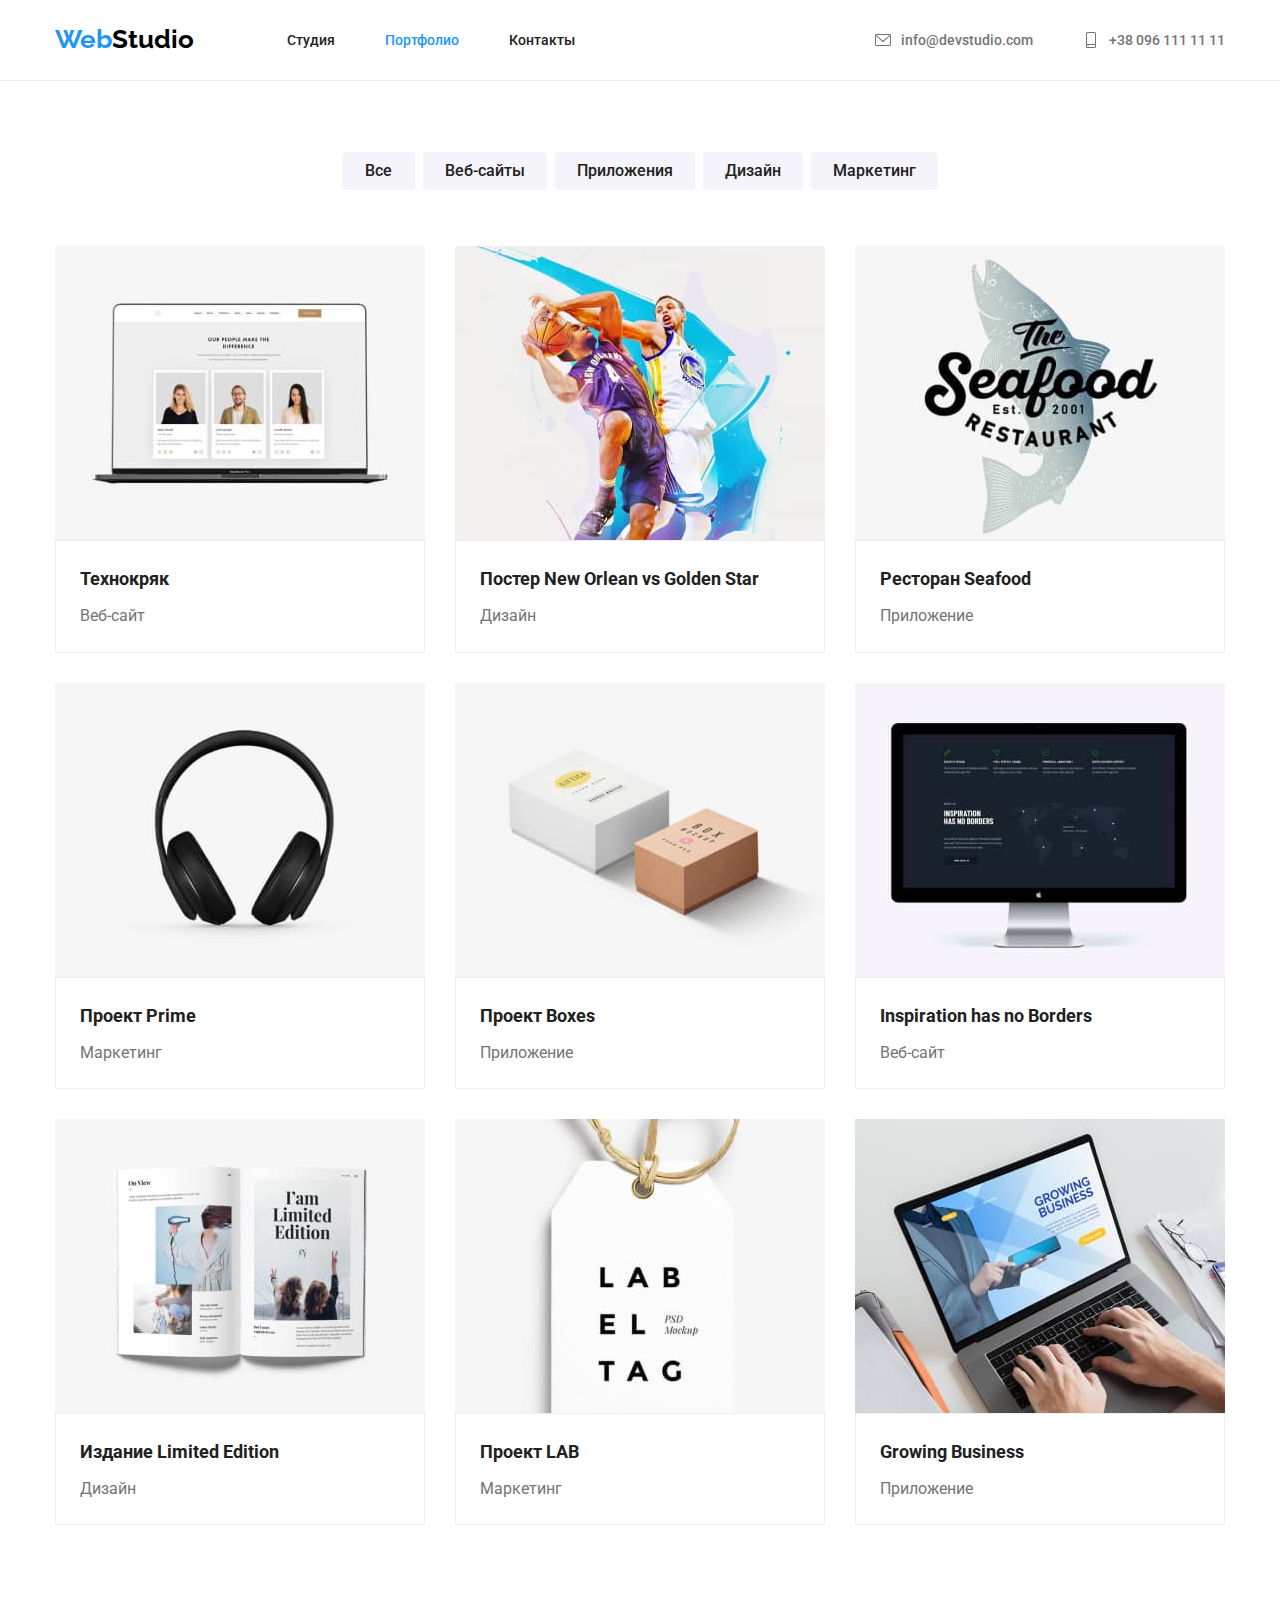
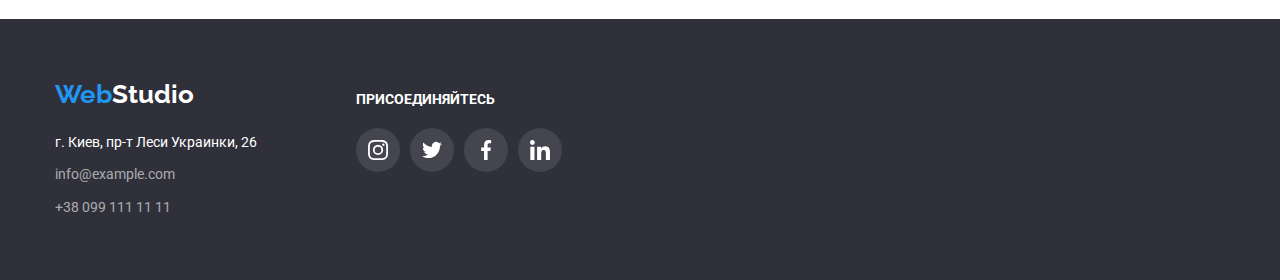
==== commit 072afc10: "Исправление ошибок" ====
--- a/portfolio.html
+++ b/portfolio.html
@@ -33,7 +33,7 @@
             <ul class="contacts list">
                 <li class="item">
                     <a class="contact-link" href="mailto:info@devstudio.com">
-                        <svg class="item" width="16" height="12">
+                        <svg class="item" width="16" height="16">
                             <use href="./images/sprite.svg#icon-envelope"></use>
                         </svg>
                         info@devstudio.com
@@ -41,7 +41,7 @@
                 </li>
                 <li class="item">
                     <a class="contact-link" href="tel:+380991111111">
-                        <svg class="item" width="12" height="16">
+                        <svg class="item" width="16" height="16">
                             <use href="./images/sprite.svg#icon-smartphone"></use>
                         </svg>
                         +38 096 111 11 11
--- a/css/styles.css
+++ b/css/styles.css
@@ -5,6 +5,7 @@
   --contacts-text: #757575;
   --firm-color: #2196F3;
   --buttons-background: #F5F4FA;
+  --icons-color: #AFB1B8;
 }
 
 html {
@@ -385,15 +386,17 @@
   margin-left: 10px;
 } 
 
-.social-link:hover, .social-link:focus {
+.social-link:hover, 
+.social-link:focus {
   background-color: var(--firm-color);
 }
 
 .social-icon {
-  fill: var(--main-text);
-}
-
-.social-link:hover .social-icon, .social-link:focus .social-icon {
+  fill: var(--icons-color);
+}
+
+.social-link:hover .social-icon, 
+.social-link:focus .social-icon {
   fill: #ffffff;
 } 
 
@@ -426,10 +429,11 @@
   border: 1px solid #AFB1B8;
   border-radius: 4px;
 
-  fill: var(--main-text);
-}
-
-.main-client:hover .client-svg, .main-client:focus .client-svg {
+  fill: var(--icons-color);
+}
+
+.main-client:hover .client-svg, 
+.main-client:focus .client-svg {
   fill: var(--firm-color, blue);
 }
 
@@ -522,10 +526,14 @@
   width: 44px;
   height: 44px;
 
+  border-radius: 50%;
+
+
   fill: #FFFFFF;
 }
 
-.footer-itm:hover{
+.footer-link:hover,
+.footer-link:focus {
   background-color: var(--firm-color);
 }
 
